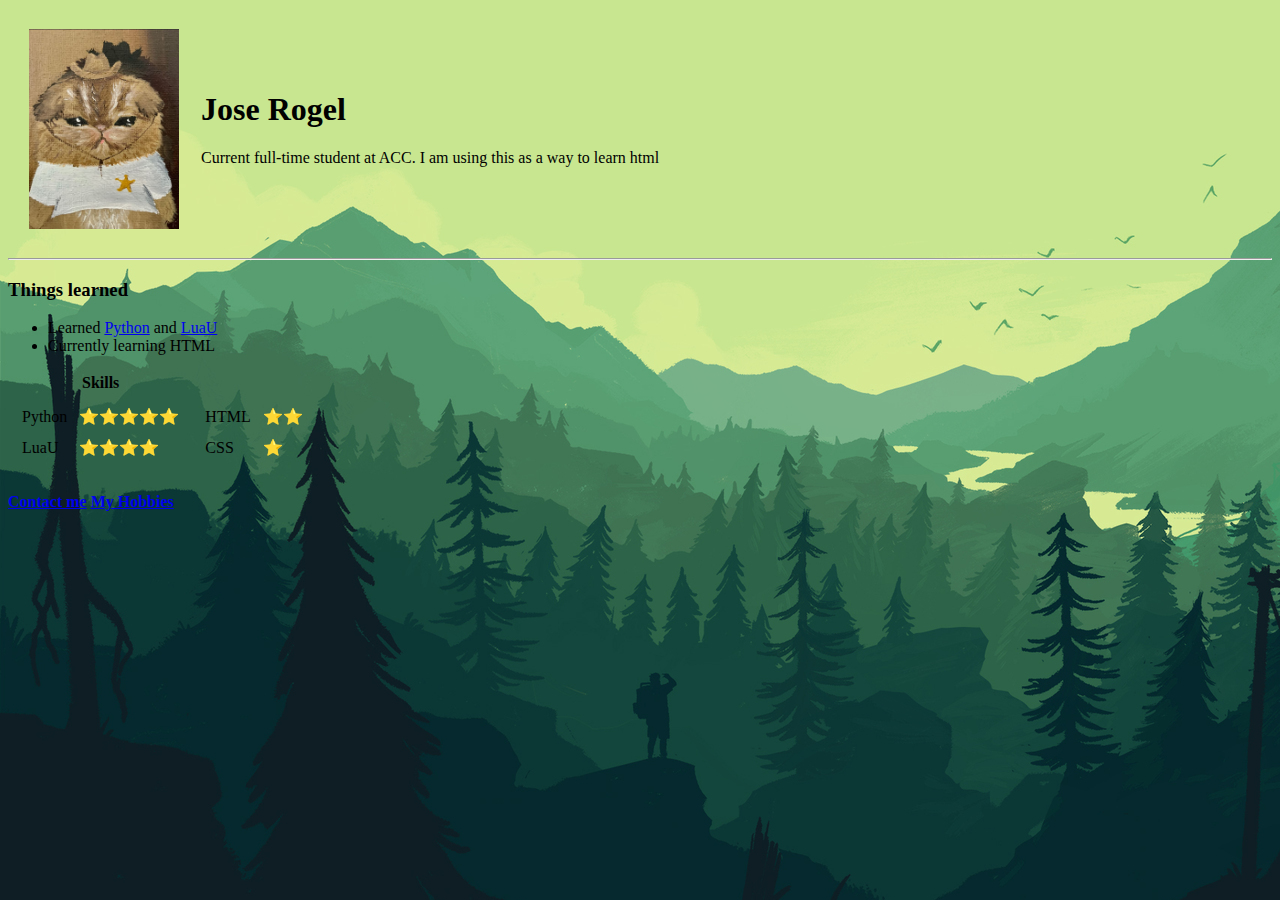
==== index.html @ 9aa2ab31 "Add initial website files" ====
<html lang = 'en' background-image = 'cadge.jpg'>
    <body background="Green.jpg">
        <table cellspacing = "20">
            <tr>
                <td>
                    <img src = 'Cadge.JPG' alt = 'Sad Cat with a Small Hat' width="150" height="200"></td>
                <td><h1>Jose Rogel</h1><p>Current full-time student at ACC. I am using this as a way to learn html</p></td>
            </tr>
        </table>
        
        <hr>
        <h3>Things learned</h3>
        
        <ul>
            <li>Learned <a href="https://www.python.org/">Python</a> and <a href="https://luau-lang.org/">LuaU</a></li>
            <li>Currently learning HTML</li>
        </ul>


        <table>
            <th align="center">Skills</th>
            <tr>
                <td>
                    <table cellspacing = "10">
                    <tr>
                        <td>Python</td>
                        <td>⭐⭐⭐⭐⭐</td>
                    </tr>
                    <tr>
                        <td>LuaU</td>
                        <td>⭐⭐⭐⭐</td>
                    </tr>
                    </table>
                </td>

                <td>
                    <table cellspacing = "10">
                        <tr>
                            <td>HTML</td>
                            <td>⭐⭐</td>
                        </tr>
                       <tr>
                            <td>CSS</td>
                            <td>⭐</td>
                       </tr> 
                       
                    </table>
                </td>
            </tr>
        </table>





        <h4><a href="contact.html">Contact me</a> <a href="hobbies.html">My Hobbies</a></h4> 
    </body>


</html>
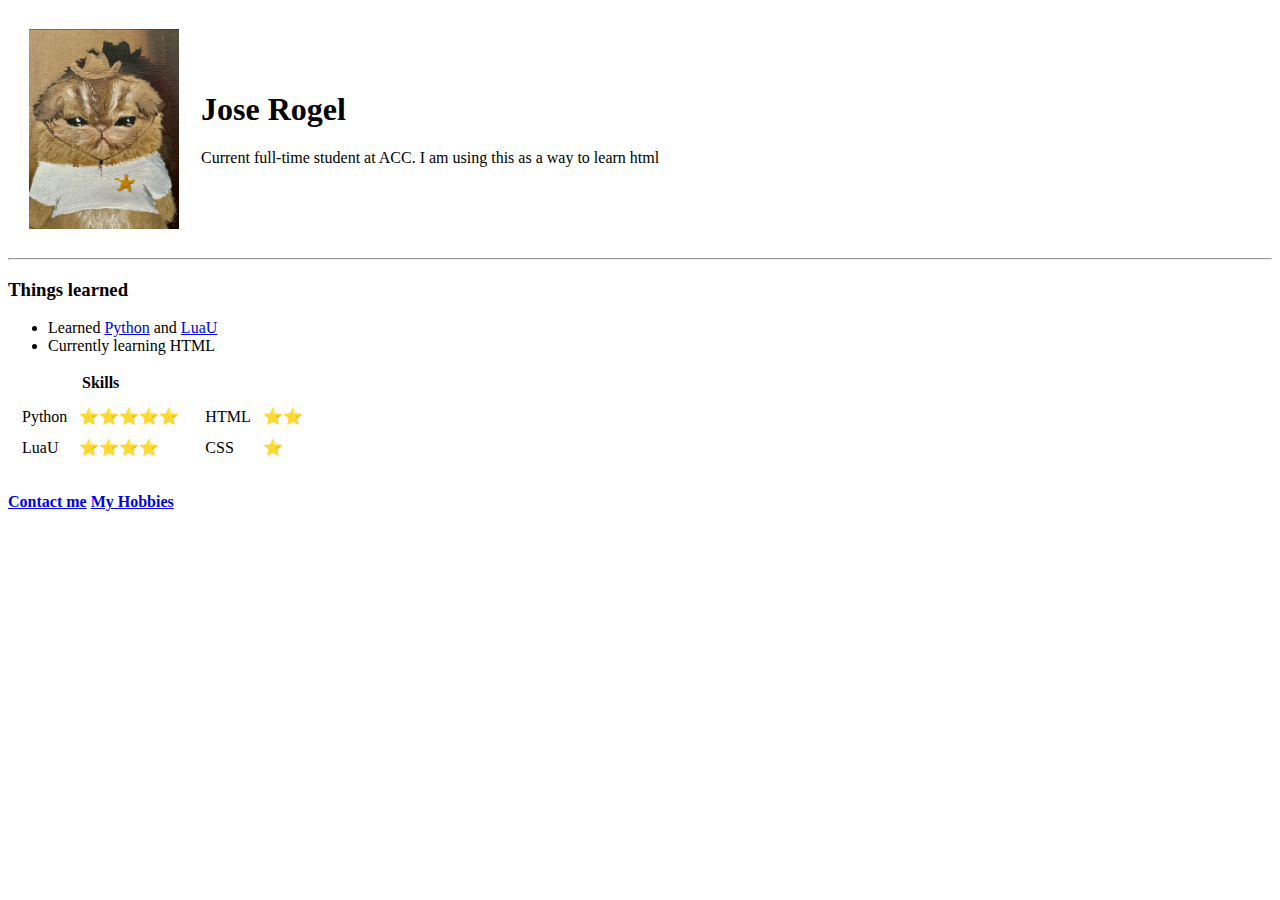
==== commit 779188e1: "Add files via upload" ====
--- a/index.html
+++ b/index.html
@@ -1,5 +1,5 @@
 <html lang = 'en' background-image = 'cadge.jpg'>
-    <body background="Green.jpg">
+    <body>
         <table cellspacing = "20">
             <tr>
                 <td>
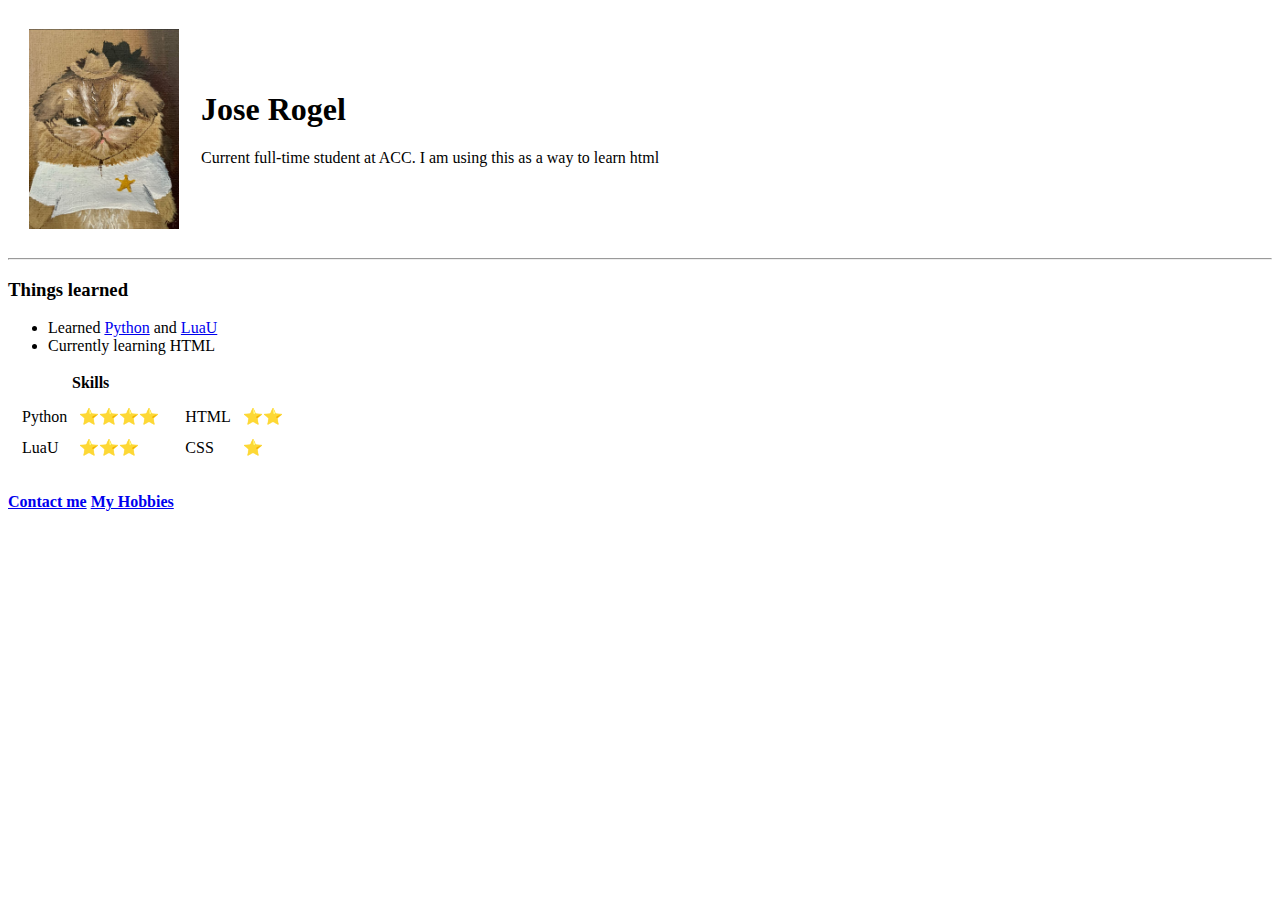
==== commit 3604a0b7: "ver2 index" ====
--- a/index.html
+++ b/index.html
@@ -24,11 +24,11 @@
                     <table cellspacing = "10">
                     <tr>
                         <td>Python</td>
-                        <td>⭐⭐⭐⭐⭐</td>
+                        <td>⭐⭐⭐⭐</td>
                     </tr>
                     <tr>
                         <td>LuaU</td>
-                        <td>⭐⭐⭐⭐</td>
+                        <td>⭐⭐⭐</td>
                     </tr>
                     </table>
                 </td>
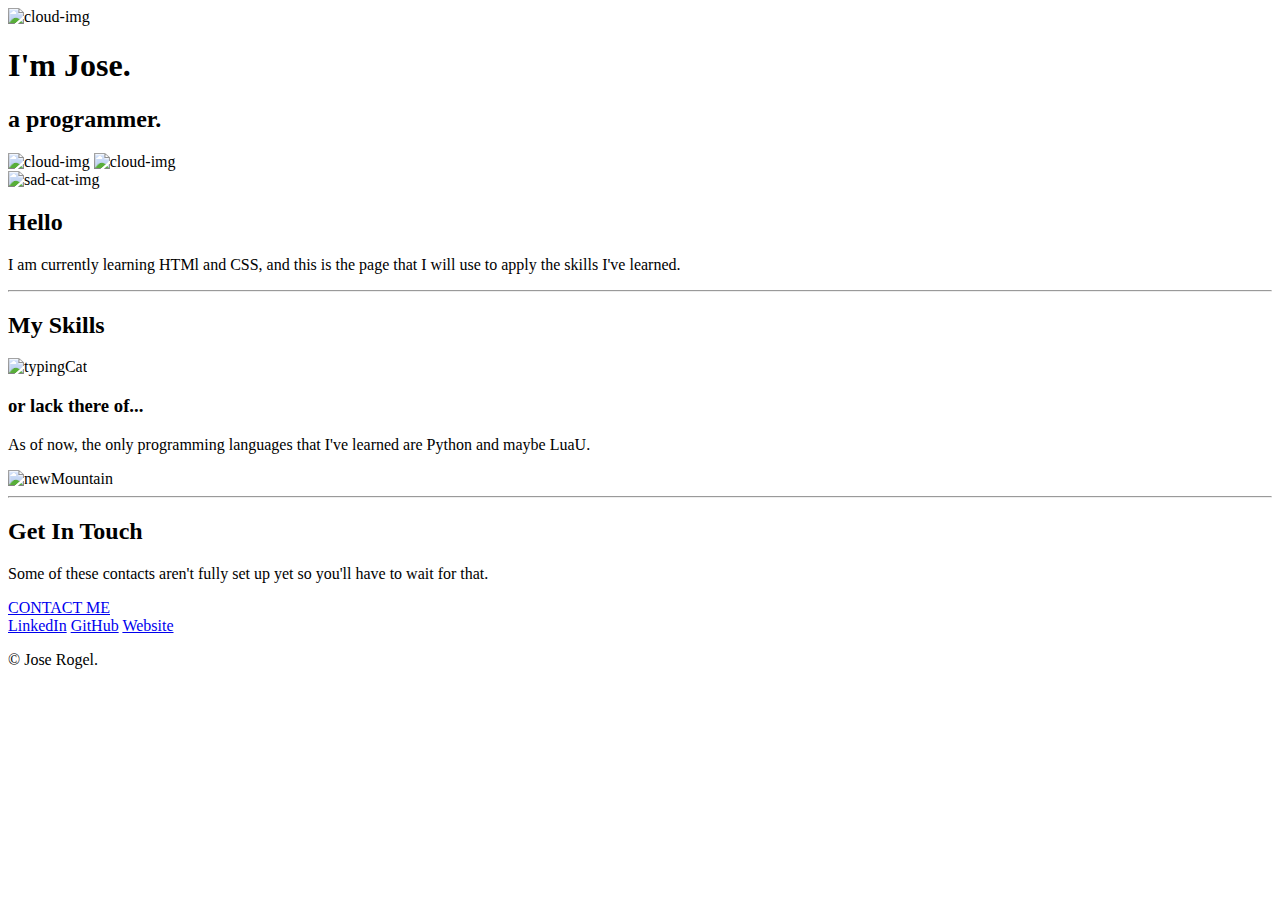
==== commit 0f1cd663: "Add files via upload" ====
--- a/index.html
+++ b/index.html
@@ -1,60 +1,55 @@
-<html lang = 'en' background-image = 'cadge.jpg'>
+<!DOCTYPE html>
+<html>
+    <head>
+        <meta charset="utf-8">
+        <title>Personal Site</title>
+        <link rel="stylesheet" href="CSS/styles.css">
+        <link rel="icon" href="favicon.ico">
+        <link rel="preconnect" href="https://fonts.googleapis.com">
+        <link rel="preconnect" href="https://fonts.gstatic.com" crossorigin>
+        <link href="https://fonts.googleapis.com/css2?family=Allura&family=Cormorant+Garamond&family=Josefin+Slab&display=swap" rel="stylesheet">
+    </head>
+
     <body>
-        <table cellspacing = "20">
-            <tr>
-                <td>
-                    <img src = 'Cadge.JPG' alt = 'Sad Cat with a Small Hat' width="150" height="200"></td>
-                <td><h1>Jose Rogel</h1><p>Current full-time student at ACC. I am using this as a way to learn html</p></td>
-            </tr>
-        </table>
-        
-        <hr>
-        <h3>Things learned</h3>
-        
-        <ul>
-            <li>Learned <a href="https://www.python.org/">Python</a> and <a href="https://luau-lang.org/">LuaU</a></li>
-            <li>Currently learning HTML</li>
-        </ul>
-
-
-        <table>
-            <th align="center">Skills</th>
-            <tr>
-                <td>
-                    <table cellspacing = "10">
-                    <tr>
-                        <td>Python</td>
-                        <td>⭐⭐⭐⭐</td>
-                    </tr>
-                    <tr>
-                        <td>LuaU</td>
-                        <td>⭐⭐⭐</td>
-                    </tr>
-                    </table>
-                </td>
-
-                <td>
-                    <table cellspacing = "10">
-                        <tr>
-                            <td>HTML</td>
-                            <td>⭐⭐</td>
-                        </tr>
-                       <tr>
-                            <td>CSS</td>
-                            <td>⭐</td>
-                       </tr> 
-                       
-                    </table>
-                </td>
-            </tr>
-        </table>
-
-
-
-
-
-        <h4><a href="contact.html">Contact me</a> <a href="hobbies.html">My Hobbies</a></h4> 
+        <div class="topContainer">
+            <img class="topCloud" src="Images/cloud.png" alt="cloud-img">
+            <h1>I'm Jose.</h1>
+            <h2>a programmer.</h2>
+            <img class="midCloud" src="Images/cloud.png" alt="cloud-img">
+            <img class="botCloud" src="Images/cloud.png" alt="cloud-img">
+            <!-- <img src="Images/mountain.png" alt="mountain-img"> -->
+        </div>
+        <div class="midContainer">
+            <div class="profile">
+              <img class="profile-pic" src="Images/Cadge.JPG" alt="sad-cat-img" height="200px" width="150px">
+              <h2>Hello</h2>
+              <p>I am currently learning HTMl and CSS, and this is the page that I will use to apply the skills I've learned.</p>
+            </div>
+            <hr>
+            <div class="skills">
+              <h2>My Skills</h2>
+              <div class="skill-row">
+                <img class="typingCat" src="Images/typingCat.gif" alt="typingCat">
+                <h3>or lack there of...</h3>
+                <p>As of now, the only programming languages that I've learned are Python and maybe LuaU.</p>
+              </div>
+              <div class="skill-row">
+                <img class="mountain" src="Images/newMountain.png" alt="newMountain">
+              </div>
+            </div>
+            <hr>
+            
+          </div>
+          <div class="botContainer">
+            <h2>Get In Touch</h2>
+            <!-- <h3>Lorem ipsum dolor sit amet, non elit.</h3> -->
+            <p>Some of these contacts aren't fully set up yet so you'll have to wait for that.</p>
+            <a class="contactMe" href="mailto:jrogel993@gmail.com">CONTACT ME</a><br>
+            <a class="footer-link" href="https://www.linkedin.com/">LinkedIn</a>
+            <a class="footer-link" href="https://github.com/Jose-Rogel">GitHub</a>
+            <a class="footer-link" href="https://www.google.com">Website</a>
+            <p>© Jose Rogel.</p>
+          </div>
+          
     </body>
-
-
 </html>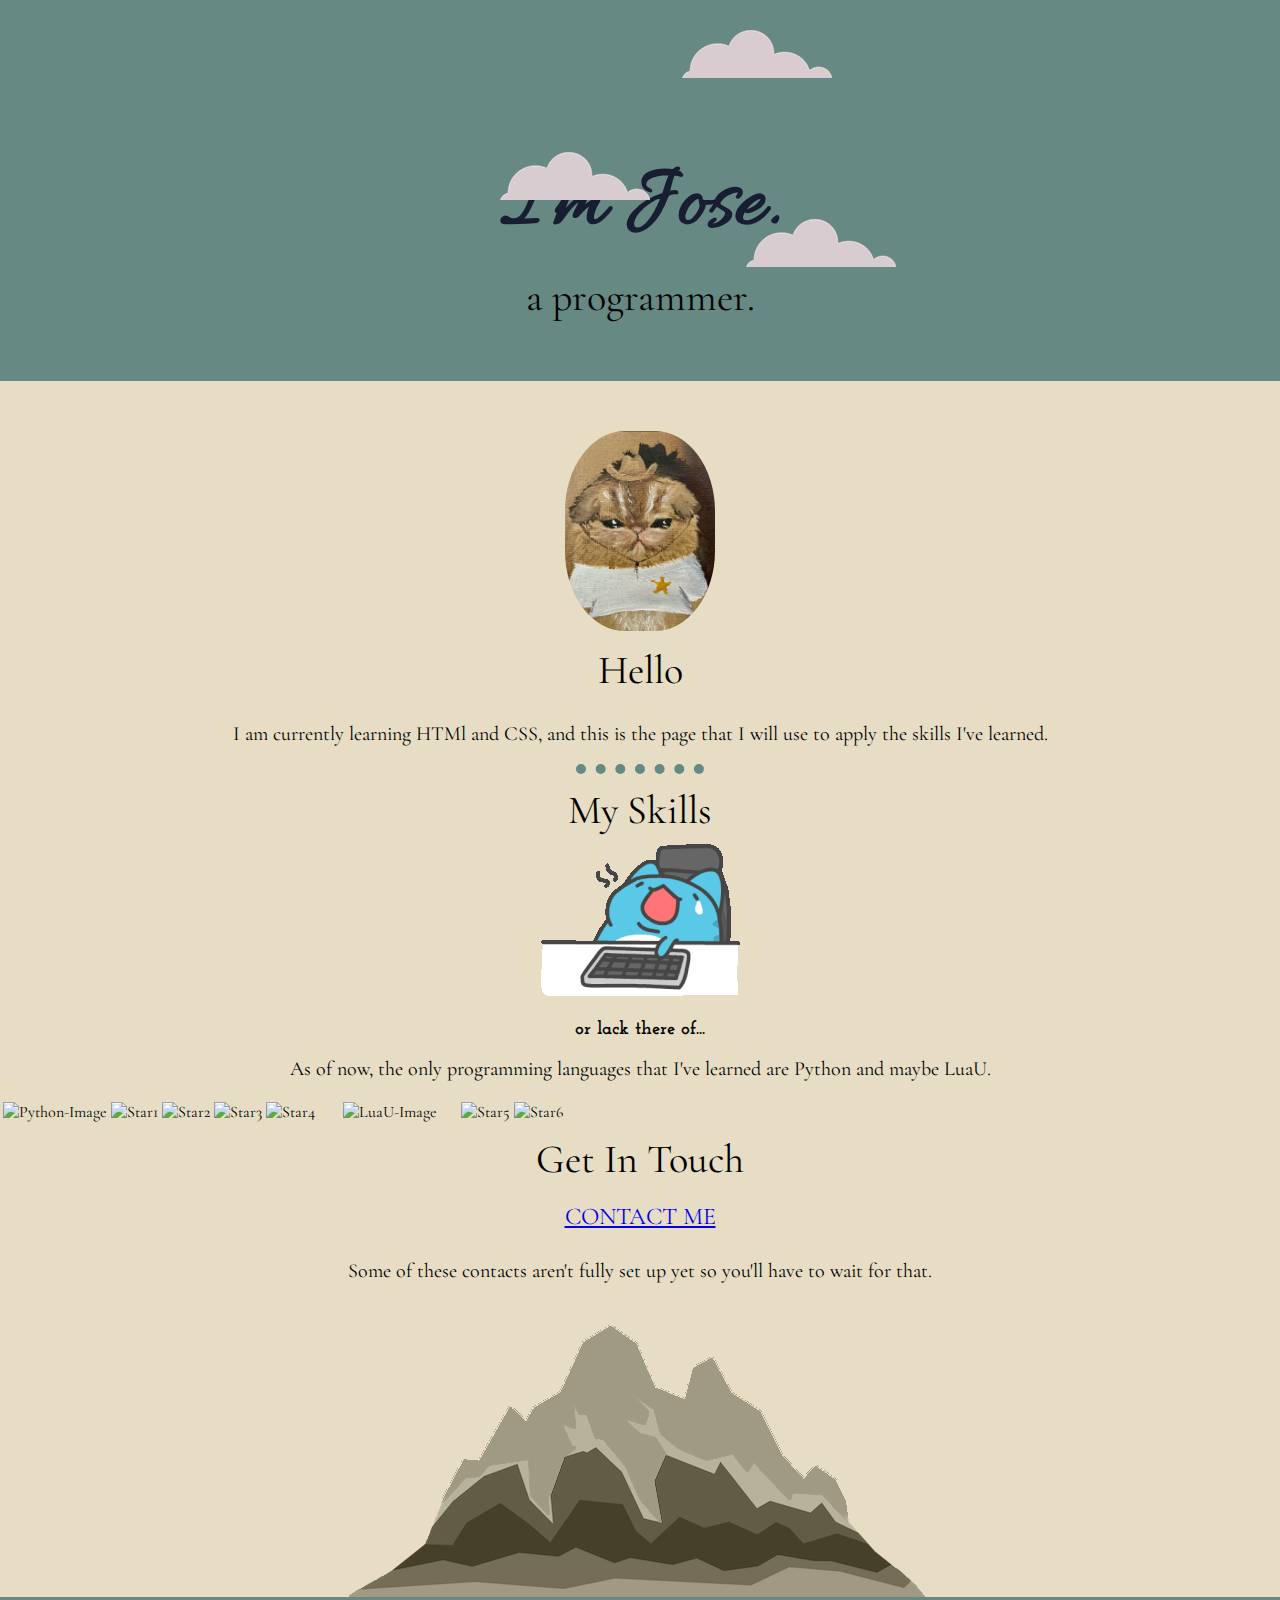
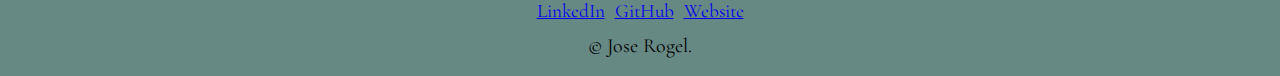
==== commit 50aa81b7: "new home page to fix cloud positions" ====
--- a/index.html
+++ b/index.html
@@ -13,17 +13,20 @@
     <body>
         <div class="topContainer">
             <img class="topCloud" src="Images/cloud.png" alt="cloud-img">
-            <h1>I'm Jose.</h1>
+            <div class="fixCloud">
+                <h1>I'm Jose.</h1>
+                <img class="midCloud" src="Images/cloud.png" alt="cloud-img">
+            </div>
             <h2>a programmer.</h2>
-            <img class="midCloud" src="Images/cloud.png" alt="cloud-img">
+            
             <img class="botCloud" src="Images/cloud.png" alt="cloud-img">
             <!-- <img src="Images/mountain.png" alt="mountain-img"> -->
         </div>
         <div class="midContainer">
             <div class="profile">
               <img class="profile-pic" src="Images/Cadge.JPG" alt="sad-cat-img" height="200px" width="150px">
-              <h2>Hello</h2>
-              <p>I am currently learning HTMl and CSS, and this is the page that I will use to apply the skills I've learned.</p>
+              <h2 class="profile-text1">Hello</h2>
+              <p class="profile-text2">I am currently learning HTMl and CSS, and this is the page that I will use to apply the skills I've learned.</p>
             </div>
             <hr>
             <div class="skills">
@@ -34,21 +37,43 @@
                 <p>As of now, the only programming languages that I've learned are Python and maybe LuaU.</p>
               </div>
               <div class="skill-row">
+                <table>
+                    <td>
+                        <img src="Images/Python.png" alt="Python-Image" height="50px" width="100px">
+                    </td>
+                    <td>
+                        <img class="stars" src="Images/star.png" alt="Star1">
+                        <img class="stars" src="Images/star.png" alt="Star2">
+                        <img class="stars" src="Images/star.png" alt="Star3">
+                        <img class="stars" src="Images/star.png" alt="Star4">
+                    </td>
+                    <td width="20px"></td>
+                    <td>
+                        <img src="Images/LuaU.png" alt="LuaU-Image" height="50px" width="50px" style="padding-right: 20px";>
+                    </td>
+                    <td>
+                        <img class="stars" src="Images/star.png" alt="Star5">
+                        <img class="stars" src="Images/star.png" alt="Star6">
+                    </td>
+                </table>
+              </div>
+            </div>
+              <div class="skill-row">
+                <h2>Get In Touch</h2>
+                <a class="contactMe" href="mailto:jrogel993@gmail.com">CONTACT ME</a><br>
+                <p>Some of these contacts aren't fully set up yet so you'll have to wait for that.</p>
                 <img class="mountain" src="Images/newMountain.png" alt="newMountain">
               </div>
-            </div>
-            <hr>
             
           </div>
           <div class="botContainer">
-            <h2>Get In Touch</h2>
-            <!-- <h3>Lorem ipsum dolor sit amet, non elit.</h3> -->
-            <p>Some of these contacts aren't fully set up yet so you'll have to wait for that.</p>
-            <a class="contactMe" href="mailto:jrogel993@gmail.com">CONTACT ME</a><br>
+            <div class="empty-space">
+
+            </div>
             <a class="footer-link" href="https://www.linkedin.com/">LinkedIn</a>
             <a class="footer-link" href="https://github.com/Jose-Rogel">GitHub</a>
             <a class="footer-link" href="https://www.google.com">Website</a>
-            <p>© Jose Rogel.</p>
+            <p style="padding-top: 0;">© Jose Rogel.</p>
           </div>
           
     </body>
--- a/CSS/styles.css
+++ b/CSS/styles.css
@@ -0,0 +1,109 @@
+body {
+    margin: 0;
+    text-align: center;
+    font-family: 'Cormorant Garamond', serif;
+}
+
+h1 {
+    margin: 50px auto 0 auto;
+    font-family: 'Allura', cursive;
+    color: #181D31;
+    font-size: 5.625rem; /* 100% = 1EM = 16px = 1REM (REM preffered) <- All the same */
+}
+
+h2 {
+    font-size: 2.5rem;
+    font-weight: normal;
+    color: black;
+    margin: 0 auto;
+    padding: 10px;
+}
+
+h3 {
+    font-family: 'Josefin Slab', serif;
+    margin-bottom: 0;
+}
+
+link {
+    padding: .5rem auto 0;
+}
+
+
+p {
+    margin: 0;
+    padding: 10px;
+    font-size: 125%;
+    line-height: 2;
+}
+
+hr {
+    margin: auto;
+    border: 0;
+    border-top: #678983 dotted 10px;
+    height: 2px;
+    width: 10%;
+}
+
+.profile-pic {
+    border-radius: 40%;
+}
+
+.topContainer {
+    width: 100%;
+    position: relative;
+    padding: 100px 0 50px;
+    background-color: #678983
+}
+
+.midContainer {
+    width: 100%;
+    height: 100%;
+    padding: 50px 0 0;
+    position: relative;
+    background-color: #E6DDC4;
+
+}
+
+
+.botContainer {
+    width: 100%;
+    position: relative;
+    margin-top: 0;
+    background-color: #678983;
+}
+
+.mountain {
+    padding-bottom: 0;
+    position: relative;
+    top: 1.5rem;
+}
+
+.topCloud {
+    position: absolute;
+    right: 35%;
+    top: 8%;
+}
+
+.midCloud {
+    position: absolute;
+    left: 500px;
+    top: 40%;
+}
+
+.botCloud {
+    position: absolute;
+    right: 30%;
+    bottom: 30%;
+}
+
+.contactMe {
+    font-size: 150%;
+    line-height: 2;
+}
+
+
+.footer-link {
+    font-size: 120%;
+    padding: 3px;
+    line-height: 1.5;
+}